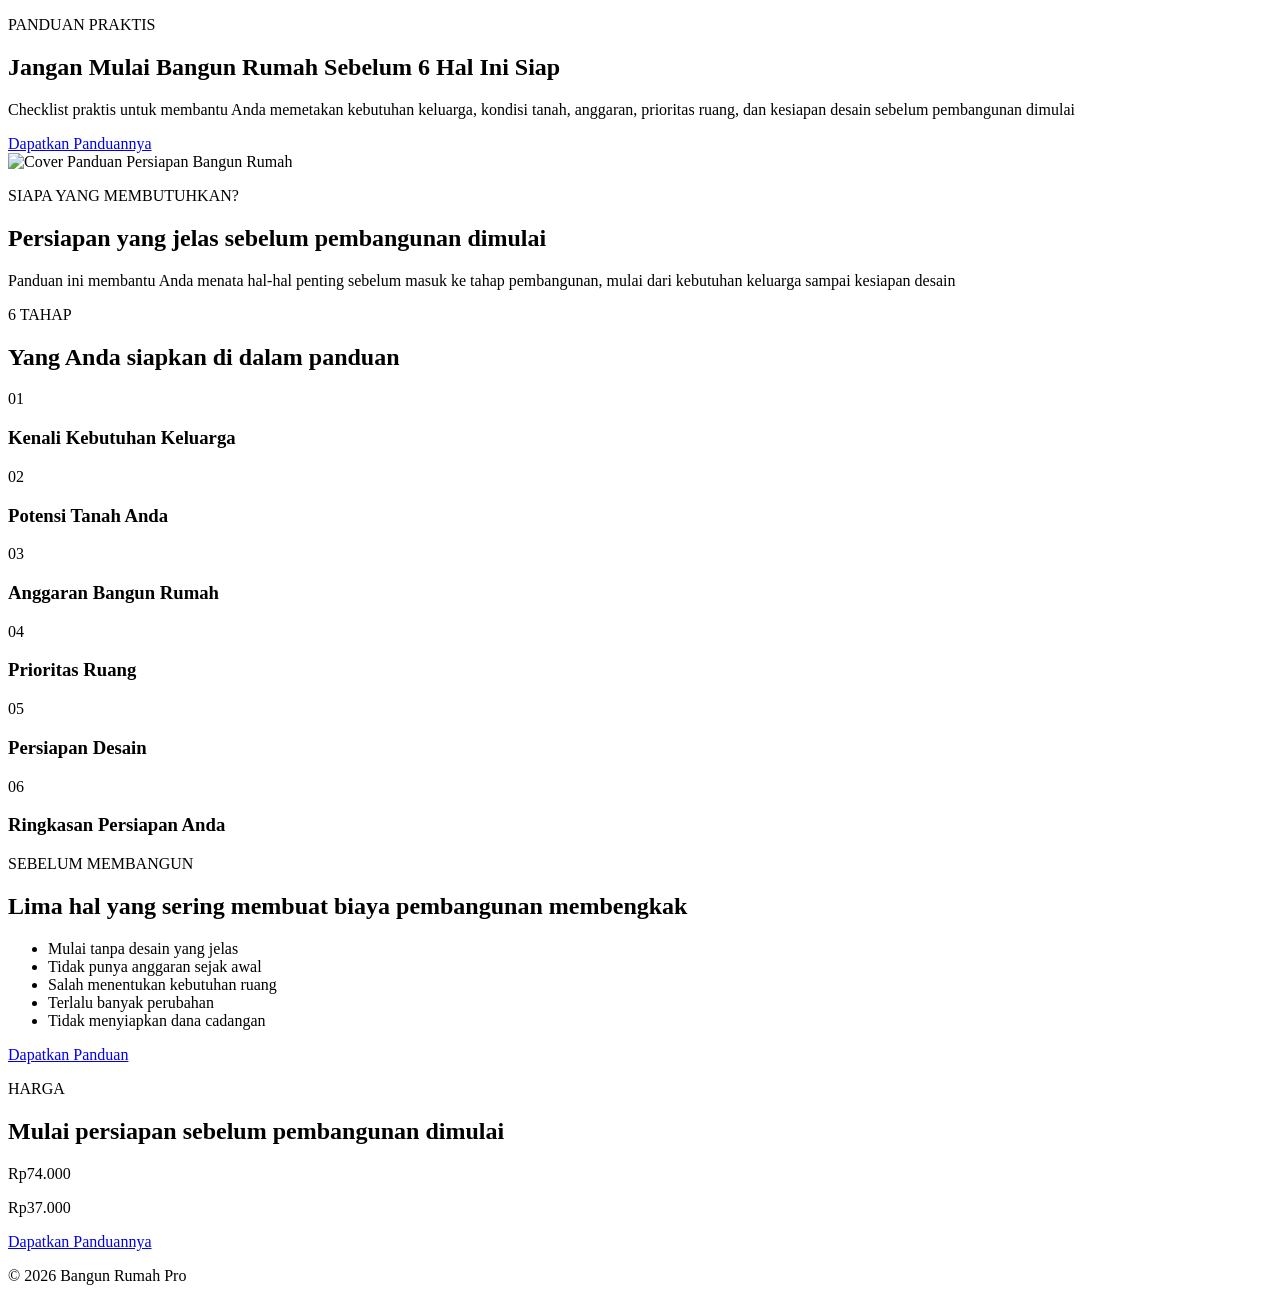
==== persiapan-bangun-rumah/index.html @ 9ff0a51d "chore: initialize Bangun Rumah Pro site structure" ====
<!doctype html>
<html lang="id">
<head>
  <meta charset="utf-8">
  <meta name="viewport" content="width=device-width, initial-scale=1">
  <title>Panduan Persiapan Bangun Rumah | Bangun Rumah Pro</title>
  <meta name="description" content="Checklist praktis untuk membantu Anda memetakan kebutuhan keluarga, kondisi tanah, anggaran, prioritas ruang, dan kesiapan desain sebelum pembangunan dimulai">
  <link rel="stylesheet" href="/css/global.css">
  <link rel="stylesheet" href="/css/components.css">
</head>
<body>
  <main>
    <section class="hero product-hero">
      <div class="container hero-grid">
        <div>
          <p class="eyebrow">PANDUAN PRAKTIS</p>
          <h1>Jangan Mulai Bangun Rumah Sebelum 6 Hal Ini Siap</h1>
          <p class="lead">Checklist praktis untuk membantu Anda memetakan kebutuhan keluarga, kondisi tanah, anggaran, prioritas ruang, dan kesiapan desain sebelum pembangunan dimulai</p>
          <a class="btn btn-primary btn-large" href="https://lynk.id/passangkonstruksi/mqewqmy14j4v" target="_blank" rel="noopener">Dapatkan Panduannya</a>
        </div>
        <div class="media-frame">
          <img src="/persiapan-bangun-rumah/assets/cover.webp" alt="Cover Panduan Persiapan Bangun Rumah" width="600" height="800">
        </div>
      </div>
    </section>

    <section class="section section-muted">
      <div class="container narrow">
        <p class="eyebrow">SIAPA YANG MEMBUTUHKAN?</p>
        <h2>Persiapan yang jelas sebelum pembangunan dimulai</h2>
        <p>Panduan ini membantu Anda menata hal-hal penting sebelum masuk ke tahap pembangunan, mulai dari kebutuhan keluarga sampai kesiapan desain</p>
      </div>
    </section>

    <section class="section">
      <div class="container">
        <div class="section-heading">
          <p class="eyebrow">6 TAHAP</p>
          <h2>Yang Anda siapkan di dalam panduan</h2>
        </div>
        <div class="grid grid-3">
          <article class="card"><span>01</span><h3>Kenali Kebutuhan Keluarga</h3></article>
          <article class="card"><span>02</span><h3>Potensi Tanah Anda</h3></article>
          <article class="card"><span>03</span><h3>Anggaran Bangun Rumah</h3></article>
          <article class="card"><span>04</span><h3>Prioritas Ruang</h3></article>
          <article class="card"><span>05</span><h3>Persiapan Desain</h3></article>
          <article class="card"><span>06</span><h3>Ringkasan Persiapan Anda</h3></article>
        </div>
      </div>
    </section>

    <section class="section section-muted">
      <div class="container narrow">
        <p class="eyebrow">SEBELUM MEMBANGUN</p>
        <h2>Lima hal yang sering membuat biaya pembangunan membengkak</h2>
        <ul class="check-list">
          <li>Mulai tanpa desain yang jelas</li>
          <li>Tidak punya anggaran sejak awal</li>
          <li>Salah menentukan kebutuhan ruang</li>
          <li>Terlalu banyak perubahan</li>
          <li>Tidak menyiapkan dana cadangan</li>
        </ul>
        <a class="btn btn-primary" href="https://lynk.id/passangkonstruksi/mqewqmy14j4v" target="_blank" rel="noopener">Dapatkan Panduan</a>
      </div>
    </section>

    <section class="section offer">
      <div class="container offer-box">
        <p class="eyebrow">HARGA</p>
        <h2>Mulai persiapan sebelum pembangunan dimulai</h2>
        <p class="price-old">Rp74.000</p>
        <p class="price">Rp37.000</p>
        <a class="btn btn-primary btn-large" href="https://lynk.id/passangkonstruksi/mqewqmy14j4v" target="_blank" rel="noopener">Dapatkan Panduannya</a>
      </div>
    </section>
  </main>

  <footer class="site-footer">
    <div class="container">
      <p>&copy; 2026 Bangun Rumah Pro</p>
    </div>
  </footer>
</body>
</html>
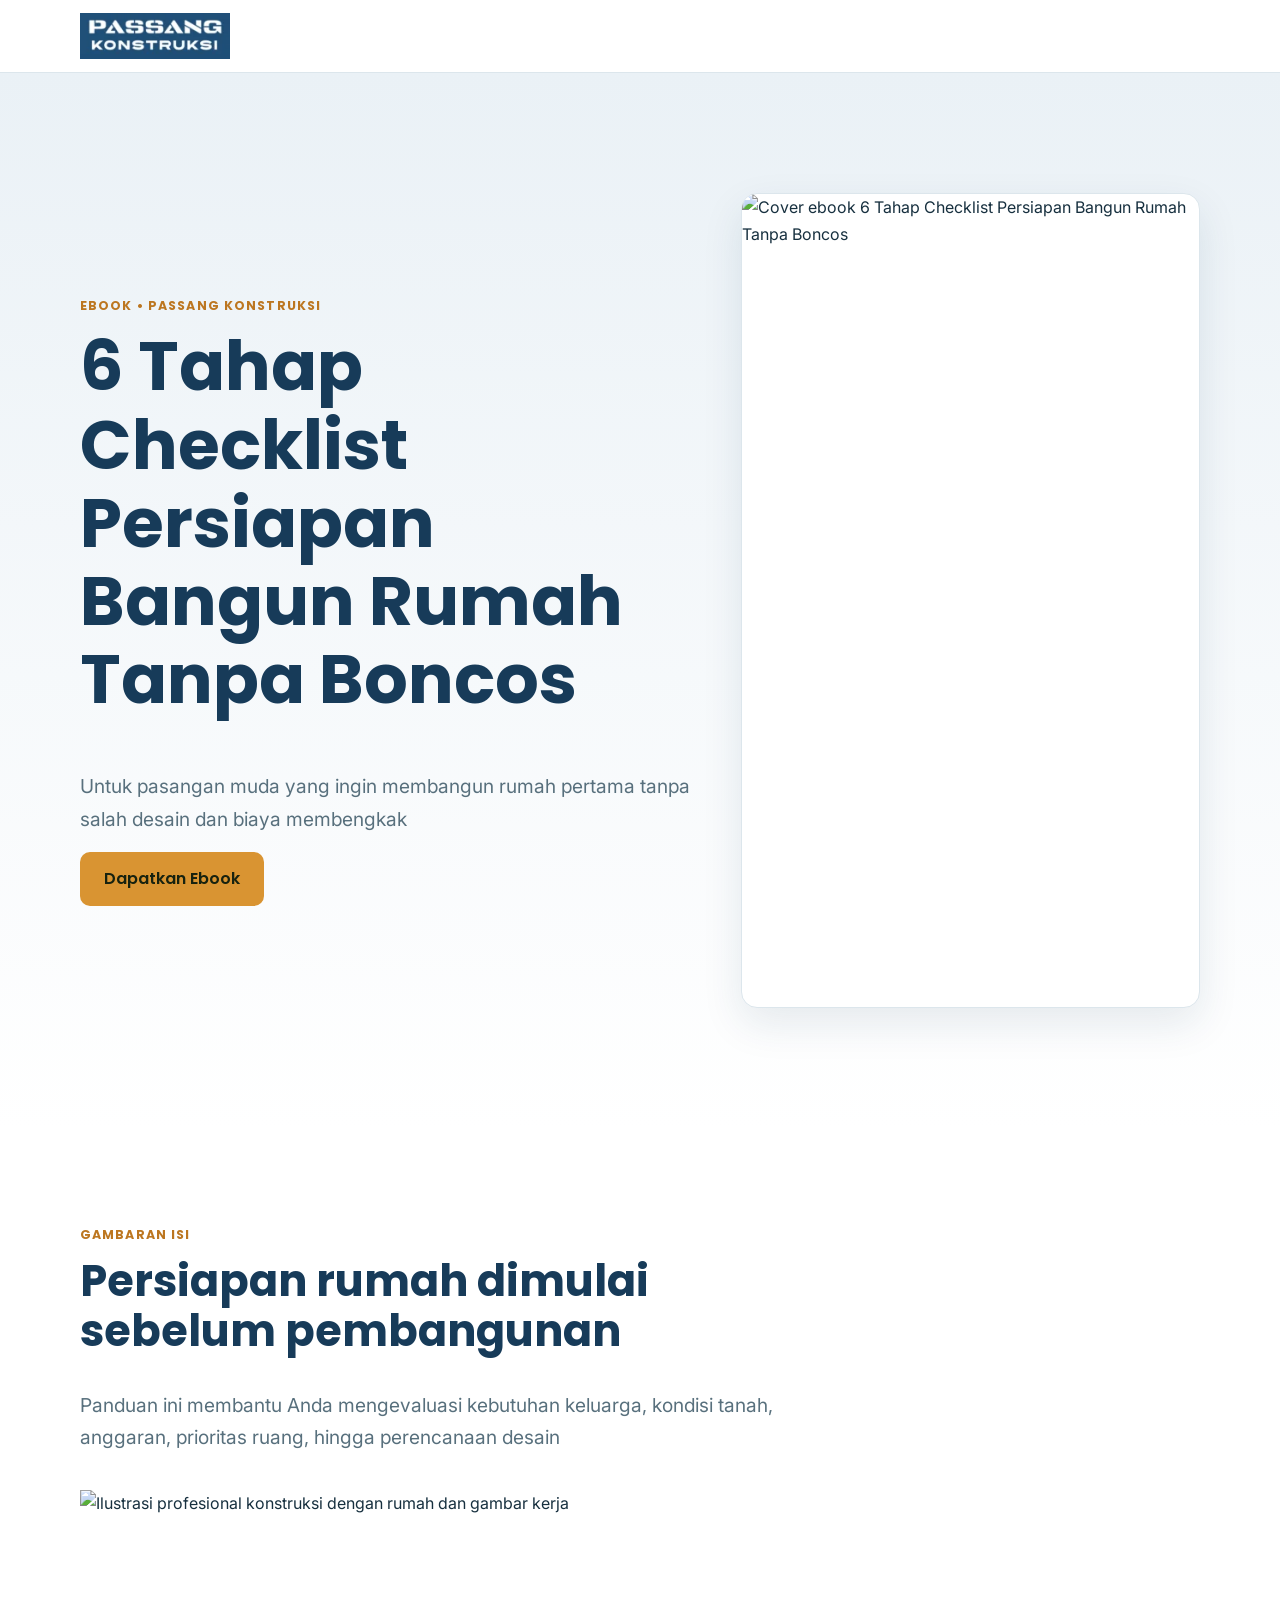
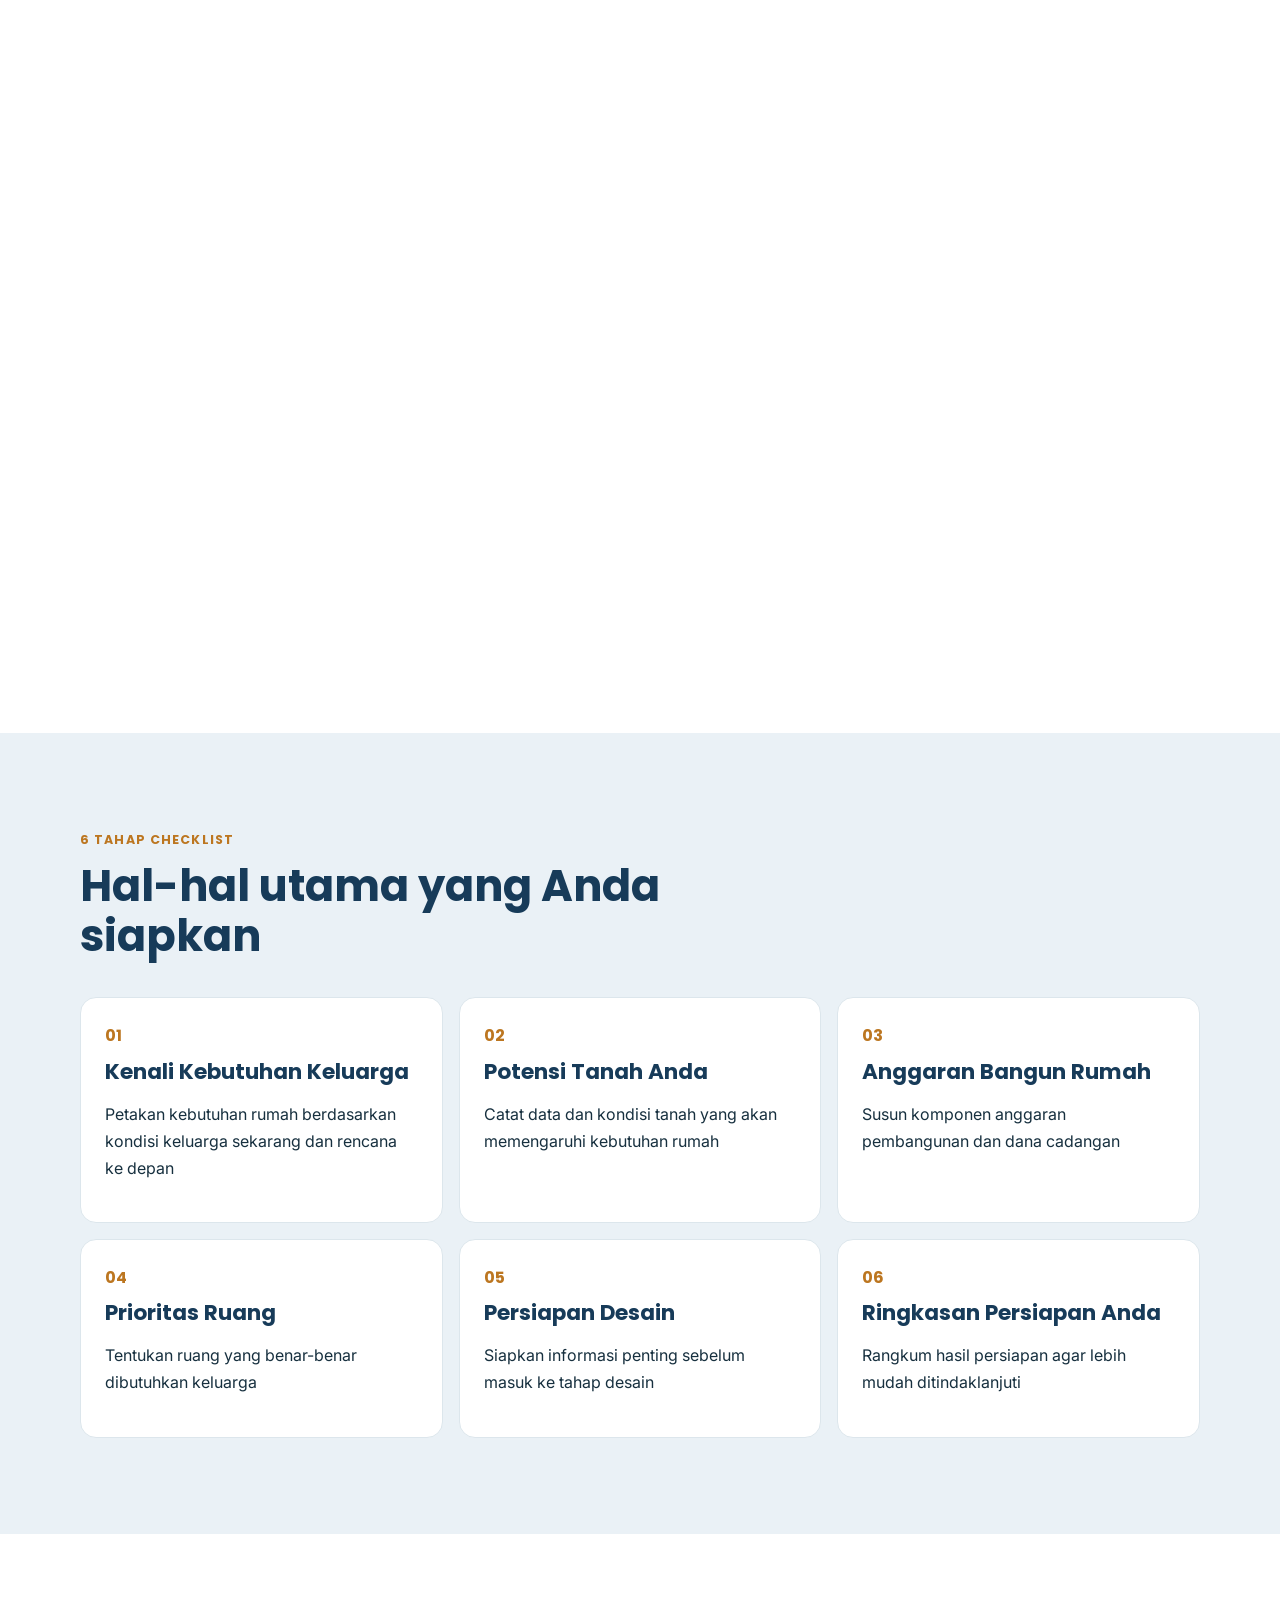
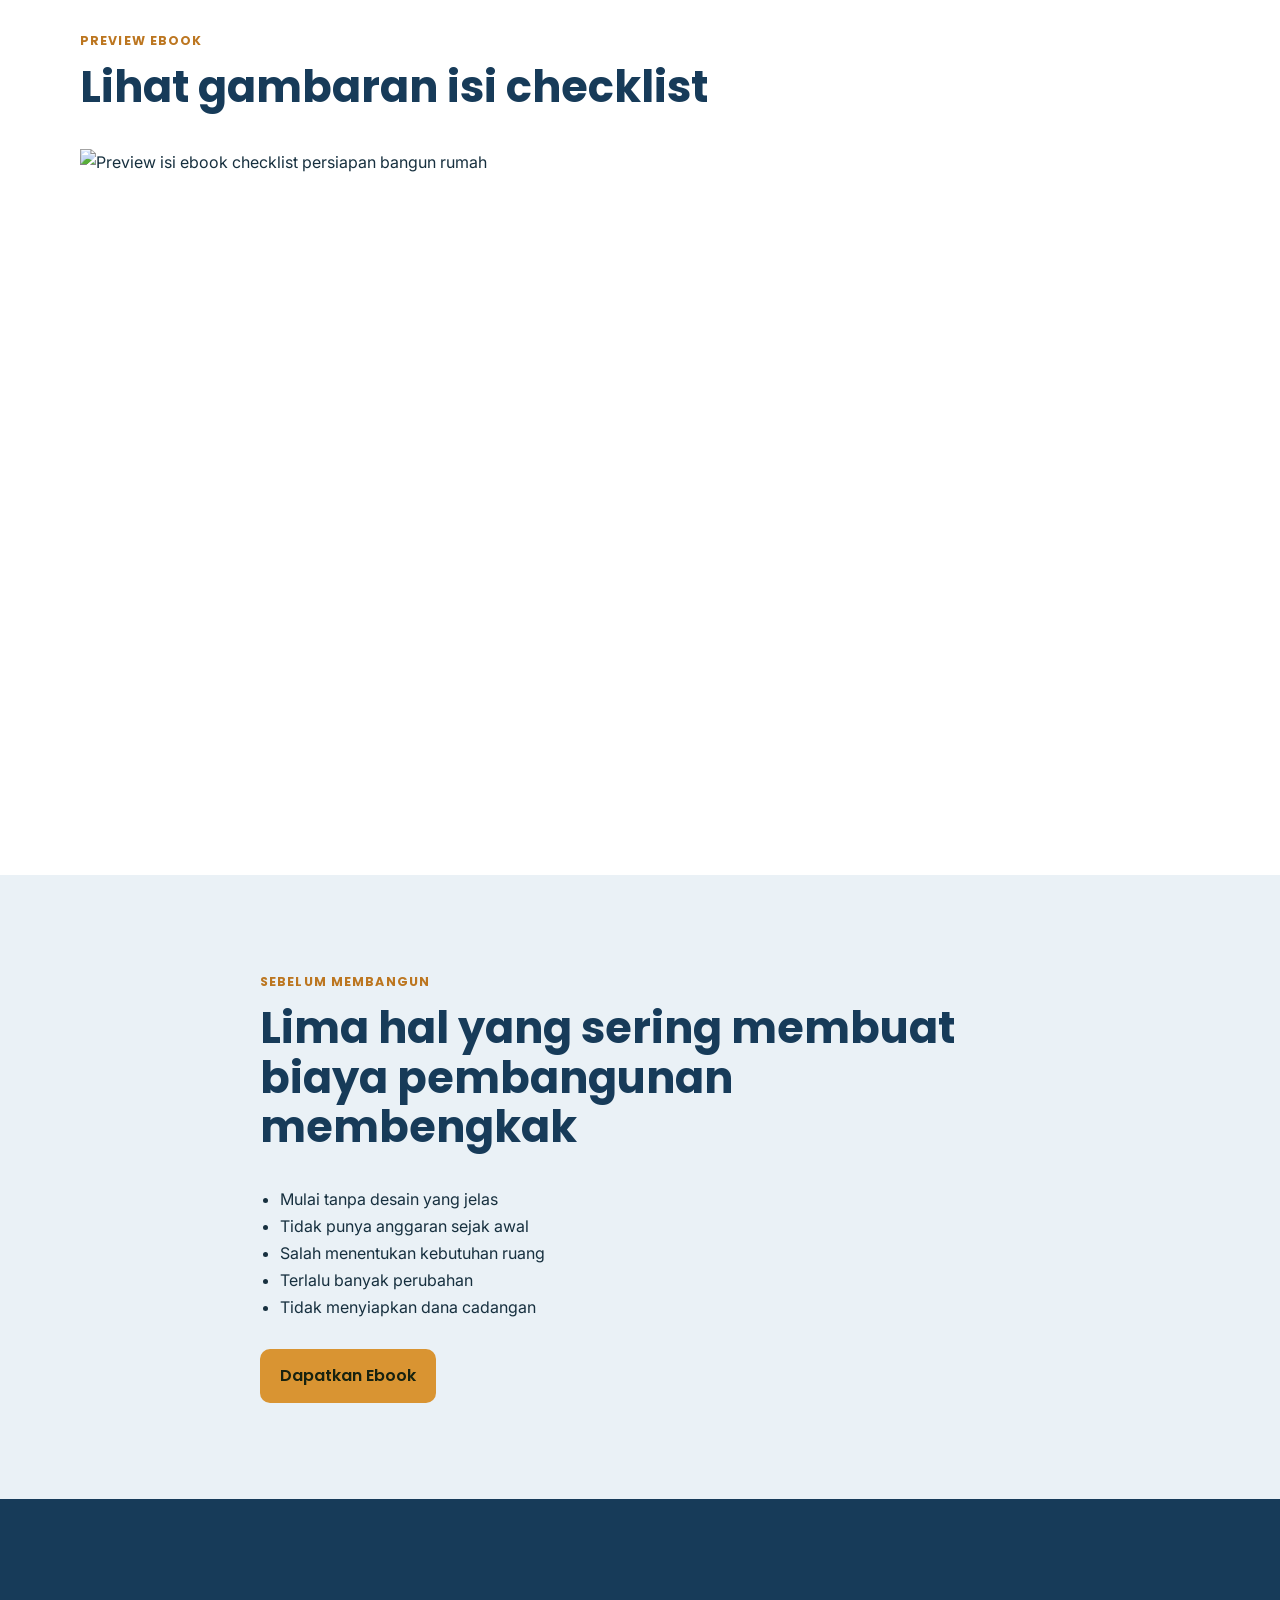
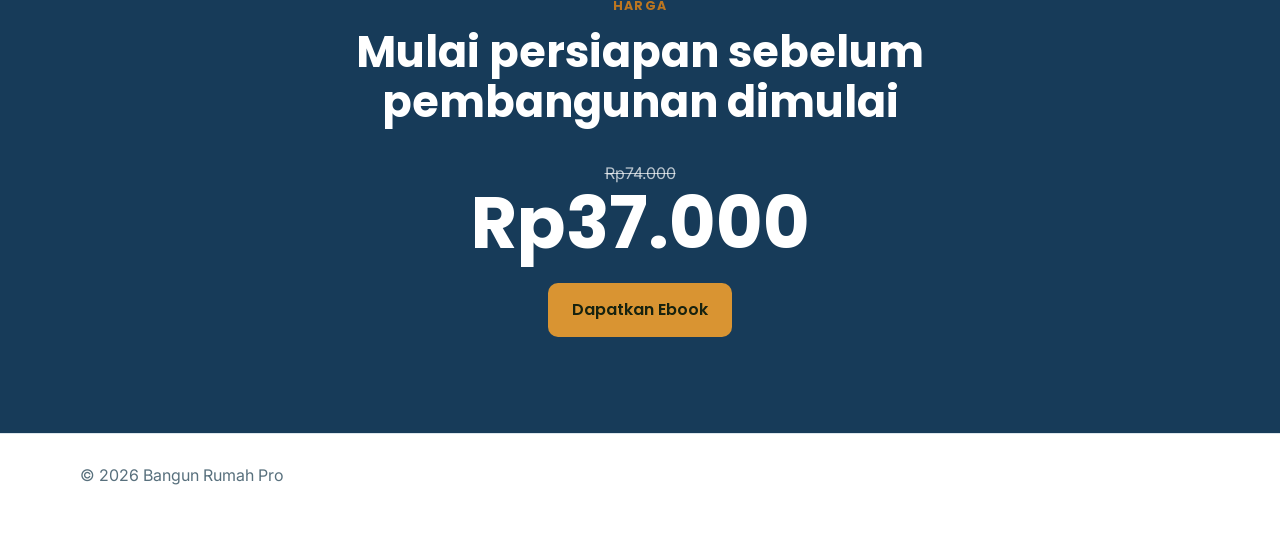
==== commit 93191b03: "feat: integrate product assets and refine ebook landing page" ====
--- a/persiapan-bangun-rumah/index.html
+++ b/persiapan-bangun-rumah/index.html
@@ -3,49 +3,70 @@
 <head>
   <meta charset="utf-8">
   <meta name="viewport" content="width=device-width, initial-scale=1">
-  <title>Panduan Persiapan Bangun Rumah | Bangun Rumah Pro</title>
-  <meta name="description" content="Checklist praktis untuk membantu Anda memetakan kebutuhan keluarga, kondisi tanah, anggaran, prioritas ruang, dan kesiapan desain sebelum pembangunan dimulai">
+  <title>6 Tahap Checklist Persiapan Bangun Rumah Tanpa Boncos | Passang Konstruksi</title>
+  <meta name="description" content="Checklist praktis untuk pasangan muda yang ingin membangun rumah pertama tanpa salah desain dan biaya membengkak">
   <link rel="stylesheet" href="/css/global.css">
   <link rel="stylesheet" href="/css/components.css">
 </head>
 <body>
+  <header class="site-header">
+    <div class="container header-inner">
+      <a class="brand" href="/" aria-label="Bangun Rumah Pro">
+        <img src="/assets/brand/logo.webp" alt="Passang Konstruksi" width="175" height="54">
+      </a>
+    </div>
+  </header>
+
   <main>
     <section class="hero product-hero">
       <div class="container hero-grid">
         <div>
-          <p class="eyebrow">PANDUAN PRAKTIS</p>
-          <h1>Jangan Mulai Bangun Rumah Sebelum 6 Hal Ini Siap</h1>
-          <p class="lead">Checklist praktis untuk membantu Anda memetakan kebutuhan keluarga, kondisi tanah, anggaran, prioritas ruang, dan kesiapan desain sebelum pembangunan dimulai</p>
-          <a class="btn btn-primary btn-large" href="https://lynk.id/passangkonstruksi/mqewqmy14j4v" target="_blank" rel="noopener">Dapatkan Panduannya</a>
+          <p class="eyebrow">EBOOK • PASSANG KONSTRUKSI</p>
+          <h1>6 Tahap Checklist Persiapan Bangun Rumah Tanpa Boncos</h1>
+          <p class="lead">Untuk pasangan muda yang ingin membangun rumah pertama tanpa salah desain dan biaya membengkak</p>
+          <a class="btn btn-primary btn-large" href="https://lynk.id/passangkonstruksi/mqewqmy14j4v" target="_blank" rel="noopener">Dapatkan Ebook</a>
         </div>
         <div class="media-frame">
-          <img src="/persiapan-bangun-rumah/assets/cover.webp" alt="Cover Panduan Persiapan Bangun Rumah" width="600" height="800">
+          <img src="/persiapan-bangun-rumah/assets/cover.webp" alt="Cover ebook 6 Tahap Checklist Persiapan Bangun Rumah Tanpa Boncos" width="940" height="1672">
         </div>
       </div>
     </section>
 
+    <section class="section">
+      <div class="container media-section">
+        <div class="section-heading">
+          <p class="eyebrow">GAMBARAN ISI</p>
+          <h2>Persiapan rumah dimulai sebelum pembangunan</h2>
+          <p class="lead">Panduan ini membantu Anda mengevaluasi kebutuhan keluarga, kondisi tanah, anggaran, prioritas ruang, hingga perencanaan desain</p>
+        </div>
+        <img class="wide-image" src="/persiapan-bangun-rumah/assets/hero.webp" alt="Ilustrasi profesional konstruksi dengan rumah dan gambar kerja" width="1536" height="1024" loading="lazy">
+      </div>
+    </section>
+
     <section class="section section-muted">
-      <div class="container narrow">
-        <p class="eyebrow">SIAPA YANG MEMBUTUHKAN?</p>
-        <h2>Persiapan yang jelas sebelum pembangunan dimulai</h2>
-        <p>Panduan ini membantu Anda menata hal-hal penting sebelum masuk ke tahap pembangunan, mulai dari kebutuhan keluarga sampai kesiapan desain</p>
+      <div class="container">
+        <div class="section-heading">
+          <p class="eyebrow">6 TAHAP CHECKLIST</p>
+          <h2>Hal-hal utama yang Anda siapkan</h2>
+        </div>
+        <div class="grid grid-3">
+          <article class="card"><span>01</span><h3>Kenali Kebutuhan Keluarga</h3><p>Petakan kebutuhan rumah berdasarkan kondisi keluarga sekarang dan rencana ke depan</p></article>
+          <article class="card"><span>02</span><h3>Potensi Tanah Anda</h3><p>Catat data dan kondisi tanah yang akan memengaruhi kebutuhan rumah</p></article>
+          <article class="card"><span>03</span><h3>Anggaran Bangun Rumah</h3><p>Susun komponen anggaran pembangunan dan dana cadangan</p></article>
+          <article class="card"><span>04</span><h3>Prioritas Ruang</h3><p>Tentukan ruang yang benar-benar dibutuhkan keluarga</p></article>
+          <article class="card"><span>05</span><h3>Persiapan Desain</h3><p>Siapkan informasi penting sebelum masuk ke tahap desain</p></article>
+          <article class="card"><span>06</span><h3>Ringkasan Persiapan Anda</h3><p>Rangkum hasil persiapan agar lebih mudah ditindaklanjuti</p></article>
+        </div>
       </div>
     </section>
 
     <section class="section">
-      <div class="container">
+      <div class="container media-section">
         <div class="section-heading">
-          <p class="eyebrow">6 TAHAP</p>
-          <h2>Yang Anda siapkan di dalam panduan</h2>
+          <p class="eyebrow">PREVIEW EBOOK</p>
+          <h2>Lihat gambaran isi checklist</h2>
         </div>
-        <div class="grid grid-3">
-          <article class="card"><span>01</span><h3>Kenali Kebutuhan Keluarga</h3></article>
-          <article class="card"><span>02</span><h3>Potensi Tanah Anda</h3></article>
-          <article class="card"><span>03</span><h3>Anggaran Bangun Rumah</h3></article>
-          <article class="card"><span>04</span><h3>Prioritas Ruang</h3></article>
-          <article class="card"><span>05</span><h3>Persiapan Desain</h3></article>
-          <article class="card"><span>06</span><h3>Ringkasan Persiapan Anda</h3></article>
-        </div>
+        <img class="wide-image" src="/persiapan-bangun-rumah/assets/mockup-ebook.webp" alt="Preview isi ebook checklist persiapan bangun rumah" width="1672" height="941" loading="lazy">
       </div>
     </section>
 
@@ -60,7 +81,7 @@
           <li>Terlalu banyak perubahan</li>
           <li>Tidak menyiapkan dana cadangan</li>
         </ul>
-        <a class="btn btn-primary" href="https://lynk.id/passangkonstruksi/mqewqmy14j4v" target="_blank" rel="noopener">Dapatkan Panduan</a>
+        <a class="btn btn-primary" href="https://lynk.id/passangkonstruksi/mqewqmy14j4v" target="_blank" rel="noopener">Dapatkan Ebook</a>
       </div>
     </section>
 
@@ -70,7 +91,7 @@
         <h2>Mulai persiapan sebelum pembangunan dimulai</h2>
         <p class="price-old">Rp74.000</p>
         <p class="price">Rp37.000</p>
-        <a class="btn btn-primary btn-large" href="https://lynk.id/passangkonstruksi/mqewqmy14j4v" target="_blank" rel="noopener">Dapatkan Panduannya</a>
+        <a class="btn btn-primary btn-large" href="https://lynk.id/passangkonstruksi/mqewqmy14j4v" target="_blank" rel="noopener">Dapatkan Ebook</a>
       </div>
     </section>
   </main>
--- a/css/global.css
+++ b/css/global.css
@@ -0,0 +1,181 @@
+@import url('https://fonts.googleapis.com/css2?family=Inter:wght@400;500;600&family=Poppins:wght@600;700&display=swap');
+
+:root {
+  --brand: #205078;
+  --brand-dark: #173B59;
+  --brand-soft: #EAF1F6;
+  --accent: #D99432;
+  --accent-dark: #BC7620;
+  --text: #17303F;
+  --muted: #58707D;
+  --bg: #FFFFFF;
+  --border: #DCE6EC;
+  --container: 1120px;
+  --radius: 16px;
+}
+
+*,
+*::before,
+*::after { box-sizing: border-box; }
+
+html { scroll-behavior: smooth; }
+
+body {
+  margin: 0;
+  background: var(--bg);
+  color: var(--text);
+  font-family: 'Inter', sans-serif;
+  font-size: 16px;
+  line-height: 1.7;
+}
+
+img { max-width: 100%; height: auto; display: block; }
+
+a { color: inherit; }
+
+h1, h2, h3 {
+  margin: 0 0 0.75em;
+  font-family: 'Poppins', sans-serif;
+  line-height: 1.15;
+  color: var(--brand-dark);
+}
+
+h1 { font-size: clamp(2rem, 6vw, 4.25rem); font-weight: 700; }
+h2 { font-size: clamp(1.65rem, 4vw, 2.7rem); font-weight: 700; }
+h3 { font-size: clamp(1.15rem, 2vw, 1.35rem); font-weight: 700; }
+
+p { margin: 0 0 1rem; }
+
+.container {
+  width: min(100% - 32px, var(--container));
+  margin-inline: auto;
+}
+
+.narrow { max-width: 760px; }
+
+.site-header {
+  position: sticky;
+  top: 0;
+  z-index: 20;
+  background: rgba(255,255,255,.96);
+  border-bottom: 1px solid var(--border);
+}
+
+.header-inner {
+  min-height: 72px;
+  display: flex;
+  align-items: center;
+  justify-content: space-between;
+  gap: 20px;
+}
+
+.brand img { width: 150px; height: auto; }
+
+nav { display: flex; gap: 20px; }
+
+nav a {
+  min-height: 44px;
+  display: inline-flex;
+  align-items: center;
+  text-decoration: none;
+  font-weight: 600;
+}
+
+:focus-visible {
+  outline: 3px solid var(--accent);
+  outline-offset: 3px;
+}
+
+.hero { padding: clamp(64px, 10vw, 120px) 0; }
+
+.product-hero { background: linear-gradient(180deg, var(--brand-soft), #fff); }
+
+.hero-content { max-width: 840px; }
+
+.hero-grid {
+  display: grid;
+  gap: 40px;
+  align-items: center;
+}
+
+.lead {
+  max-width: 720px;
+  font-size: clamp(1rem, 2vw, 1.2rem);
+  color: var(--muted);
+}
+
+.eyebrow {
+  margin-bottom: 12px;
+  color: var(--accent-dark);
+  font-family: 'Poppins', sans-serif;
+  font-weight: 700;
+  font-size: .78rem;
+  letter-spacing: .09em;
+  text-transform: uppercase;
+}
+
+.section { padding: clamp(56px, 8vw, 96px) 0; }
+
+.section-muted { background: var(--brand-soft); }
+
+.section-heading { max-width: 760px; margin-bottom: 36px; }
+
+.media-frame {
+  border: 1px solid var(--border);
+  border-radius: var(--radius);
+  overflow: hidden;
+  background: #fff;
+  box-shadow: 0 16px 40px rgba(23,59,89,.10);
+}
+
+.grid { display: grid; gap: 16px; }
+.grid-3 { grid-template-columns: 1fr; }
+
+.check-list {
+  margin: 0 0 28px;
+  padding-left: 1.25rem;
+}
+
+.offer { background: var(--brand-dark); color: white; }
+
+.offer-box { max-width: 680px; text-align: center; }
+
+.offer h2 { color: white; }
+
+.price-old {
+  margin-bottom: 0;
+  color: rgba(255,255,255,.7);
+  text-decoration: line-through;
+}
+
+.price {
+  margin-bottom: 24px;
+  color: white;
+  font-family: 'Poppins', sans-serif;
+  font-size: clamp(2.5rem, 8vw, 4.5rem);
+  font-weight: 700;
+  line-height: 1;
+}
+
+.site-footer {
+  padding: 28px 0;
+  border-top: 1px solid var(--border);
+  color: var(--muted);
+}
+
+@media (min-width: 768px) {
+  .grid-3 { grid-template-columns: repeat(2, 1fr); }
+  .hero-grid { grid-template-columns: minmax(0, 1.15fr) minmax(280px, .85fr); }
+}
+
+@media (min-width: 1025px) {
+  .grid-3 { grid-template-columns: repeat(3, 1fr); }
+}
+
+@media (max-width: 480px) {
+  .container { width: min(100% - 24px, var(--container)); }
+}
+
+@media (prefers-reduced-motion: reduce) {
+  html { scroll-behavior: auto; }
+}
--- a/css/components.css
+++ b/css/components.css
@@ -0,0 +1,59 @@
+.btn {
+  min-height: 48px;
+  padding: 13px 20px;
+  display: inline-flex;
+  align-items: center;
+  justify-content: center;
+  gap: 8px;
+  border: 0;
+  border-radius: 10px;
+  font-family: 'Poppins', sans-serif;
+  font-weight: 600;
+  text-decoration: none;
+  cursor: pointer;
+}
+
+.btn-primary {
+  background: var(--accent);
+  color: #17220F;
+}
+
+.btn-primary:hover { background: var(--accent-dark); }
+
+.btn-large {
+  min-height: 54px;
+  padding-inline: 24px;
+}
+
+.product-card,
+.card {
+  padding: 24px;
+  border: 1px solid var(--border);
+  border-radius: var(--radius);
+  background: #fff;
+}
+
+.product-card {
+  display: grid;
+  gap: 24px;
+  align-items: center;
+}
+
+.card span {
+  display: inline-block;
+  margin-bottom: 10px;
+  font-family: 'Poppins', sans-serif;
+  font-weight: 700;
+  color: var(--accent-dark);
+}
+
+.product-status {
+  margin-bottom: 6px;
+  color: var(--accent-dark);
+  font-size: .85rem;
+  font-weight: 600;
+}
+
+@media (min-width: 768px) {
+  .product-card { grid-template-columns: 1fr auto; }
+}
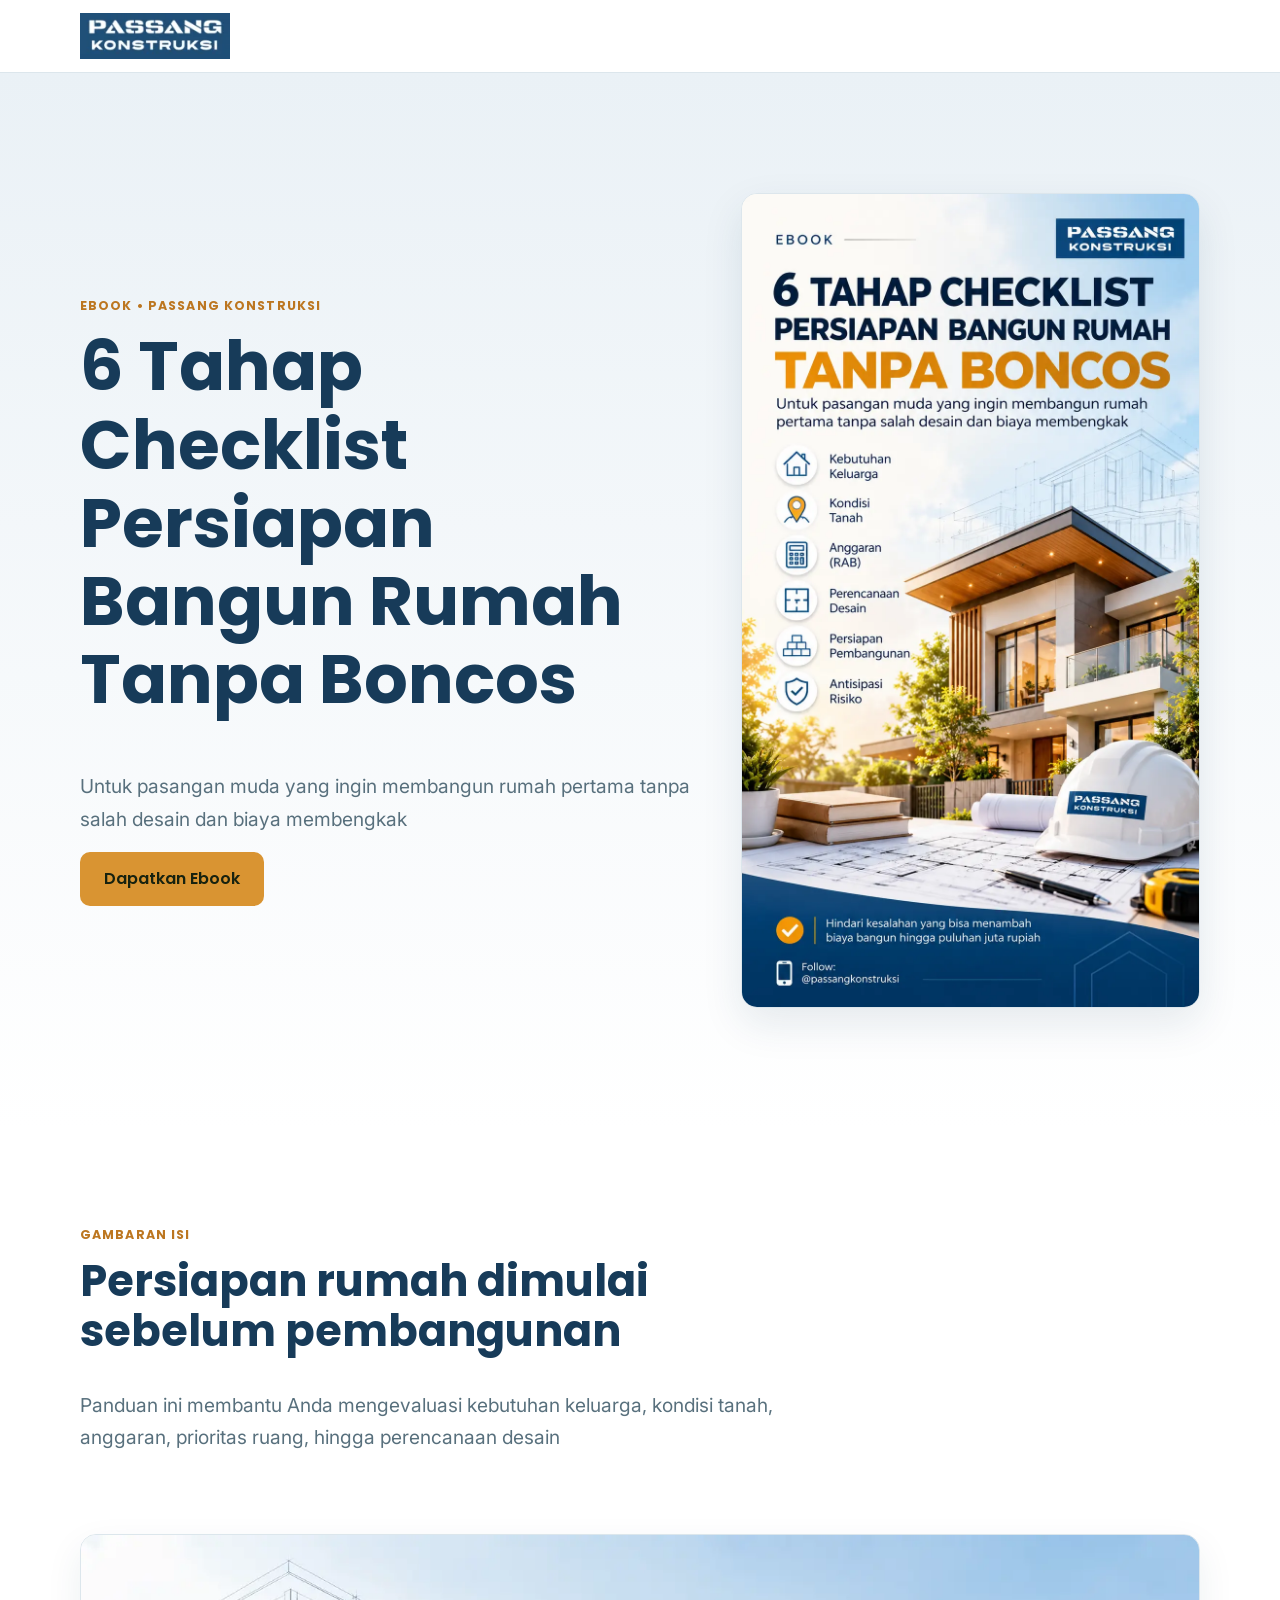
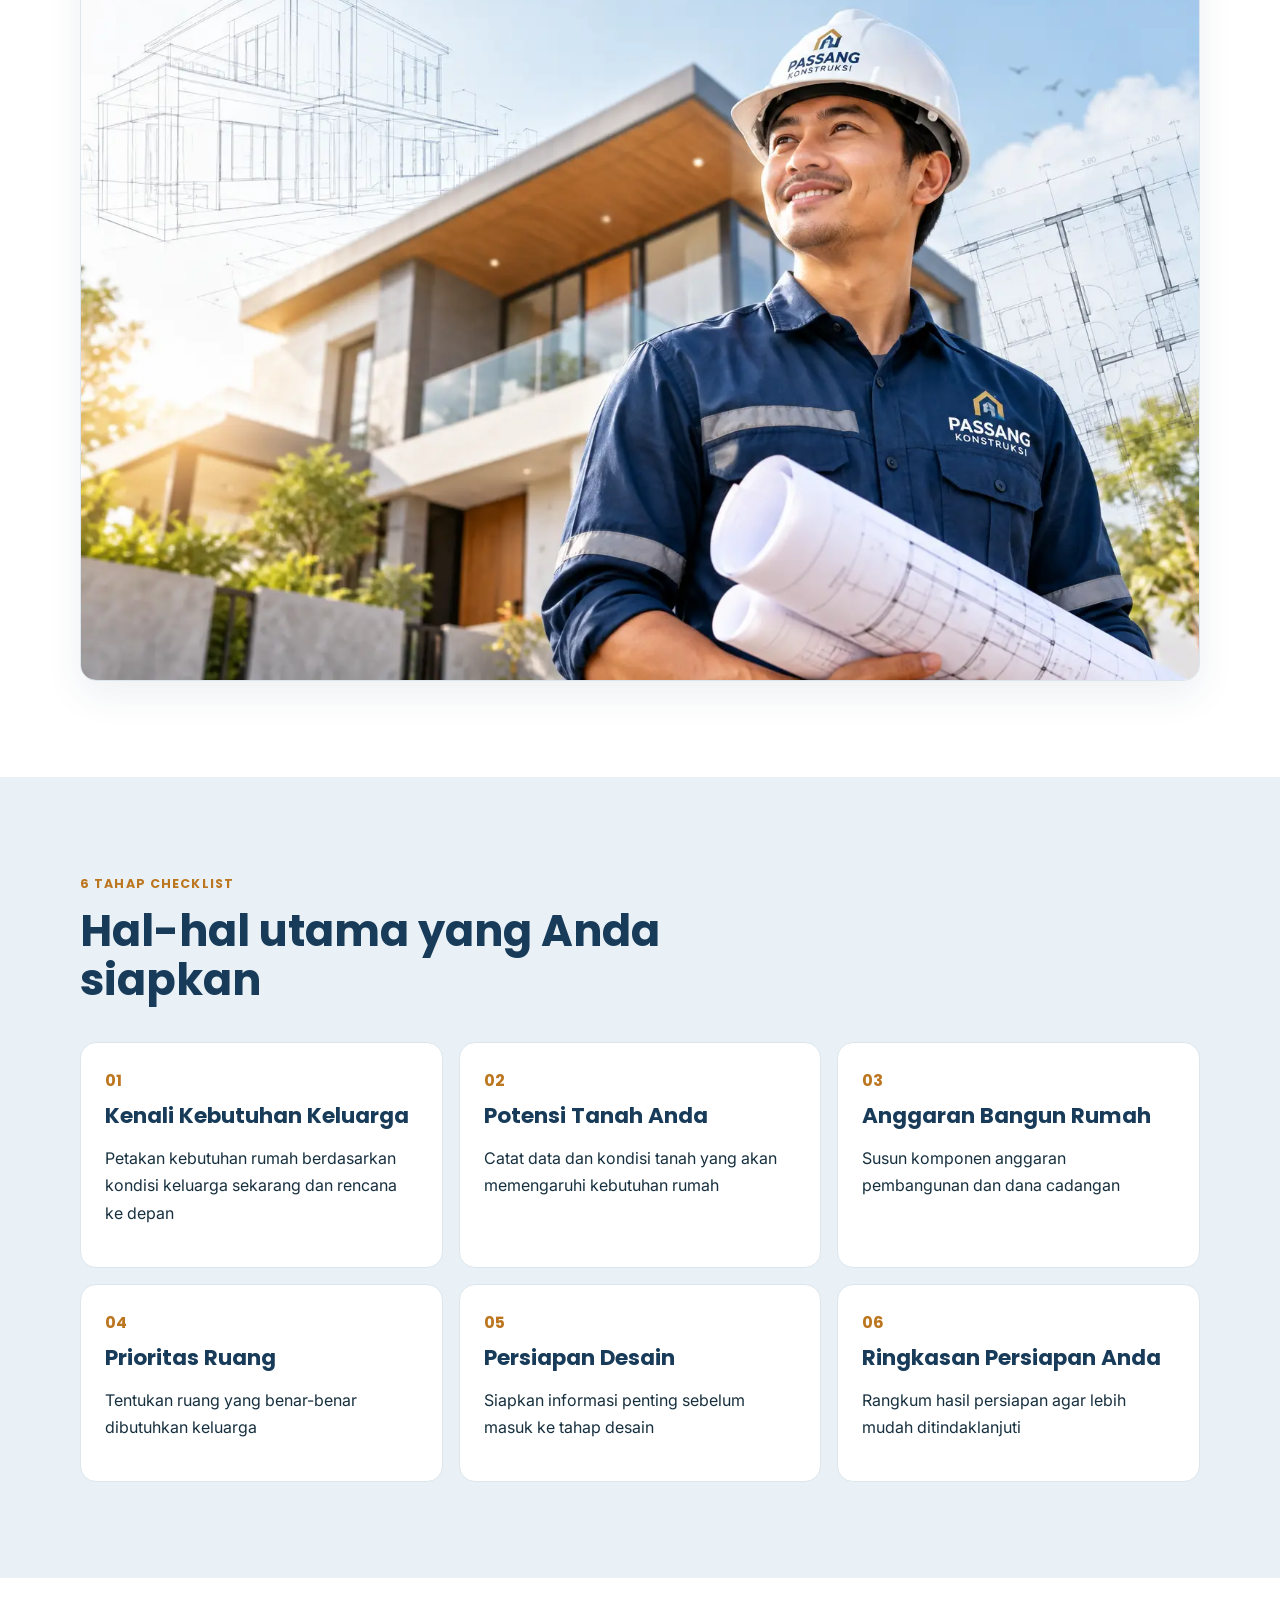
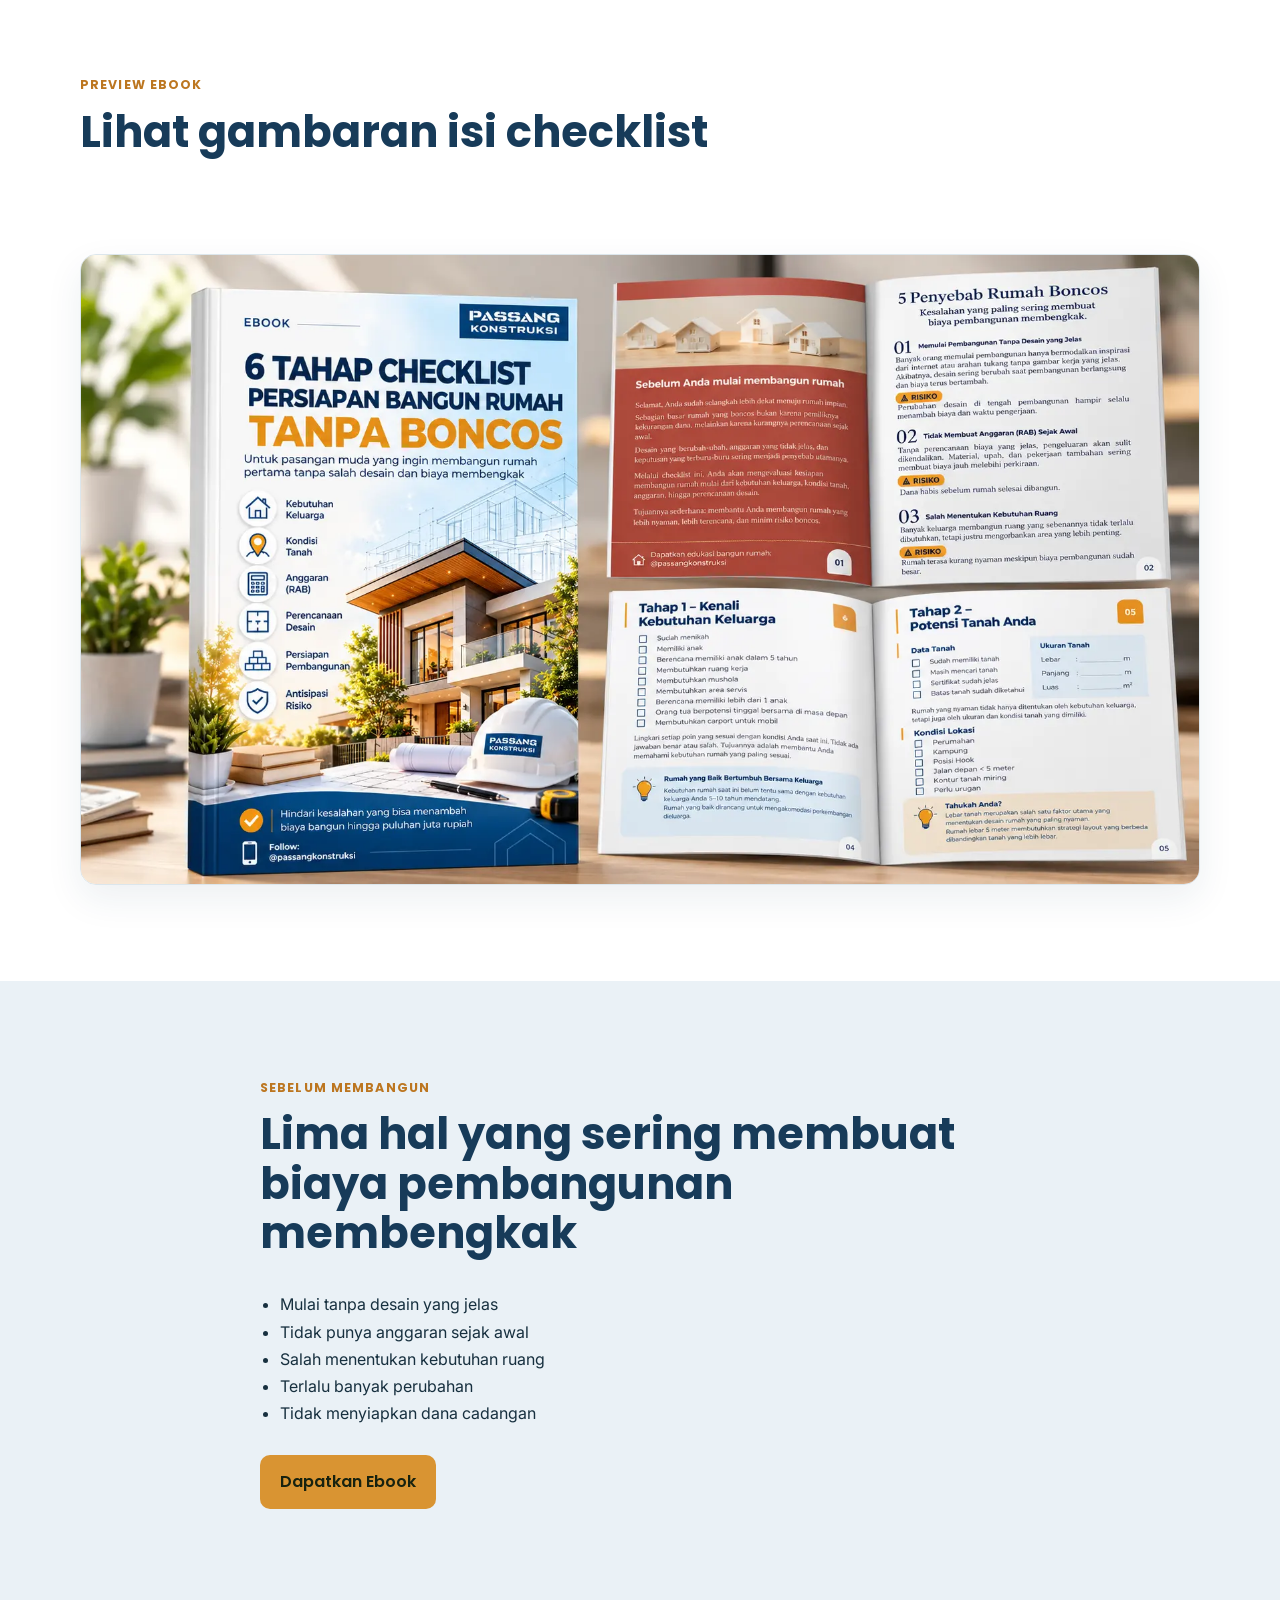
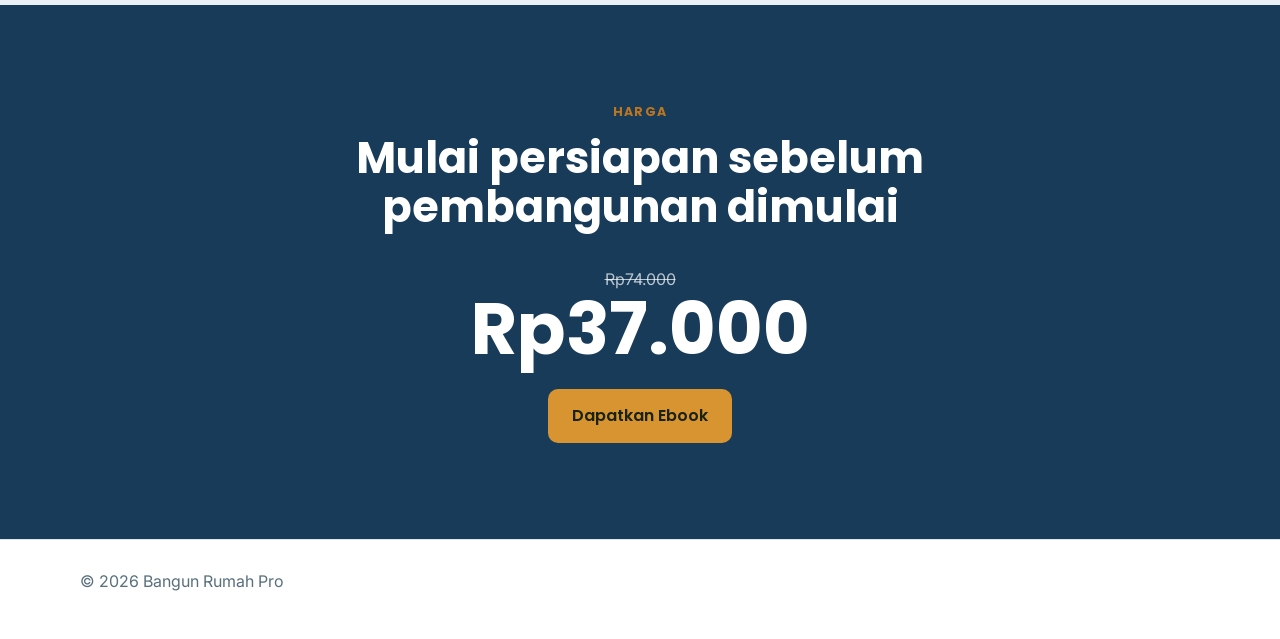
==== commit f49fac8e: "Hide product header on mobile" ====
--- a/persiapan-bangun-rumah/index.html
+++ b/persiapan-bangun-rumah/index.html
@@ -8,7 +8,7 @@
   <link rel="stylesheet" href="/css/global.css">
   <link rel="stylesheet" href="/css/components.css">
 </head>
-<body>
+<body class="product-page">
   <header class="site-header">
     <div class="container header-inner">
       <a class="brand" href="/" aria-label="Bangun Rumah Pro">
--- a/css/components.css
+++ b/css/components.css
@@ -54,6 +54,18 @@
   font-weight: 600;
 }
 
+.media-section {
+  display: grid;
+  gap: 28px;
+}
+
+.wide-image {
+  width: 100%;
+  border: 1px solid var(--border);
+  border-radius: var(--radius);
+  box-shadow: 0 14px 36px rgba(23,59,89,.08);
+}
+
 @media (min-width: 768px) {
   .product-card { grid-template-columns: 1fr auto; }
 }
